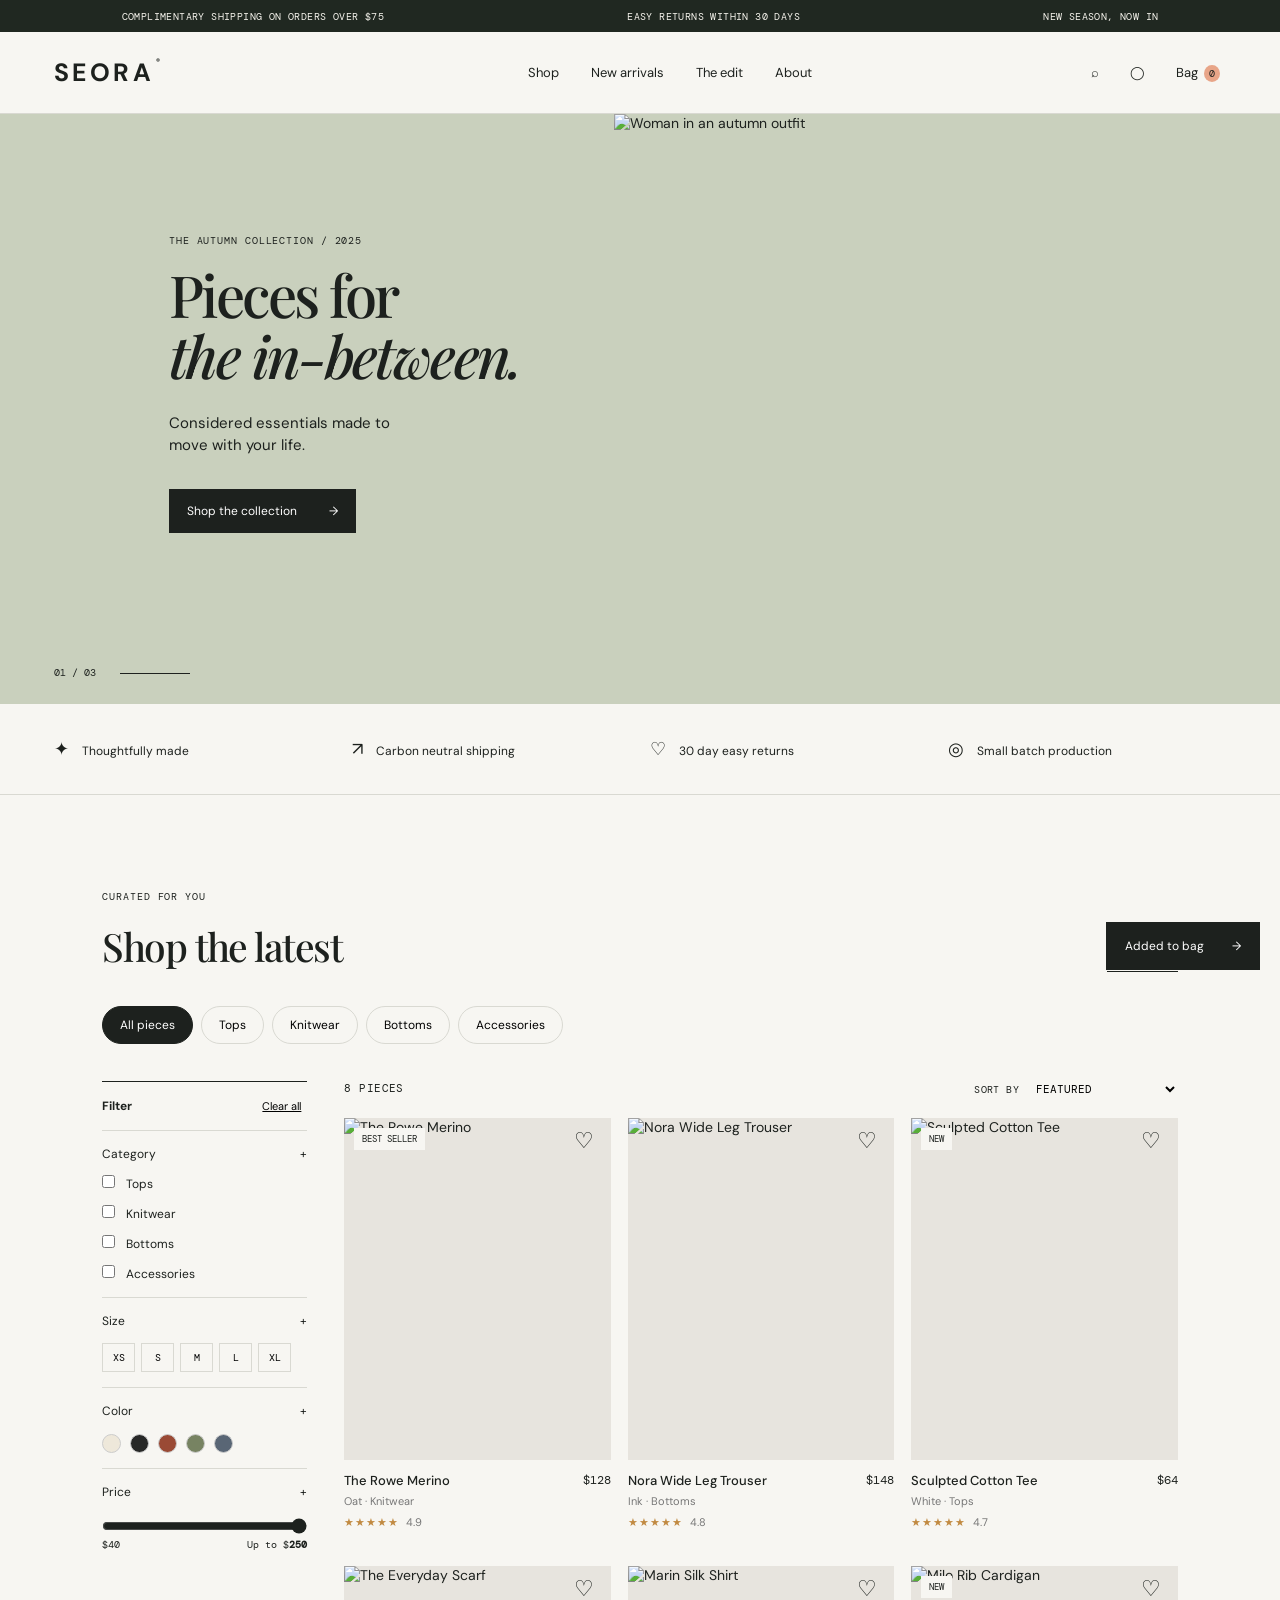
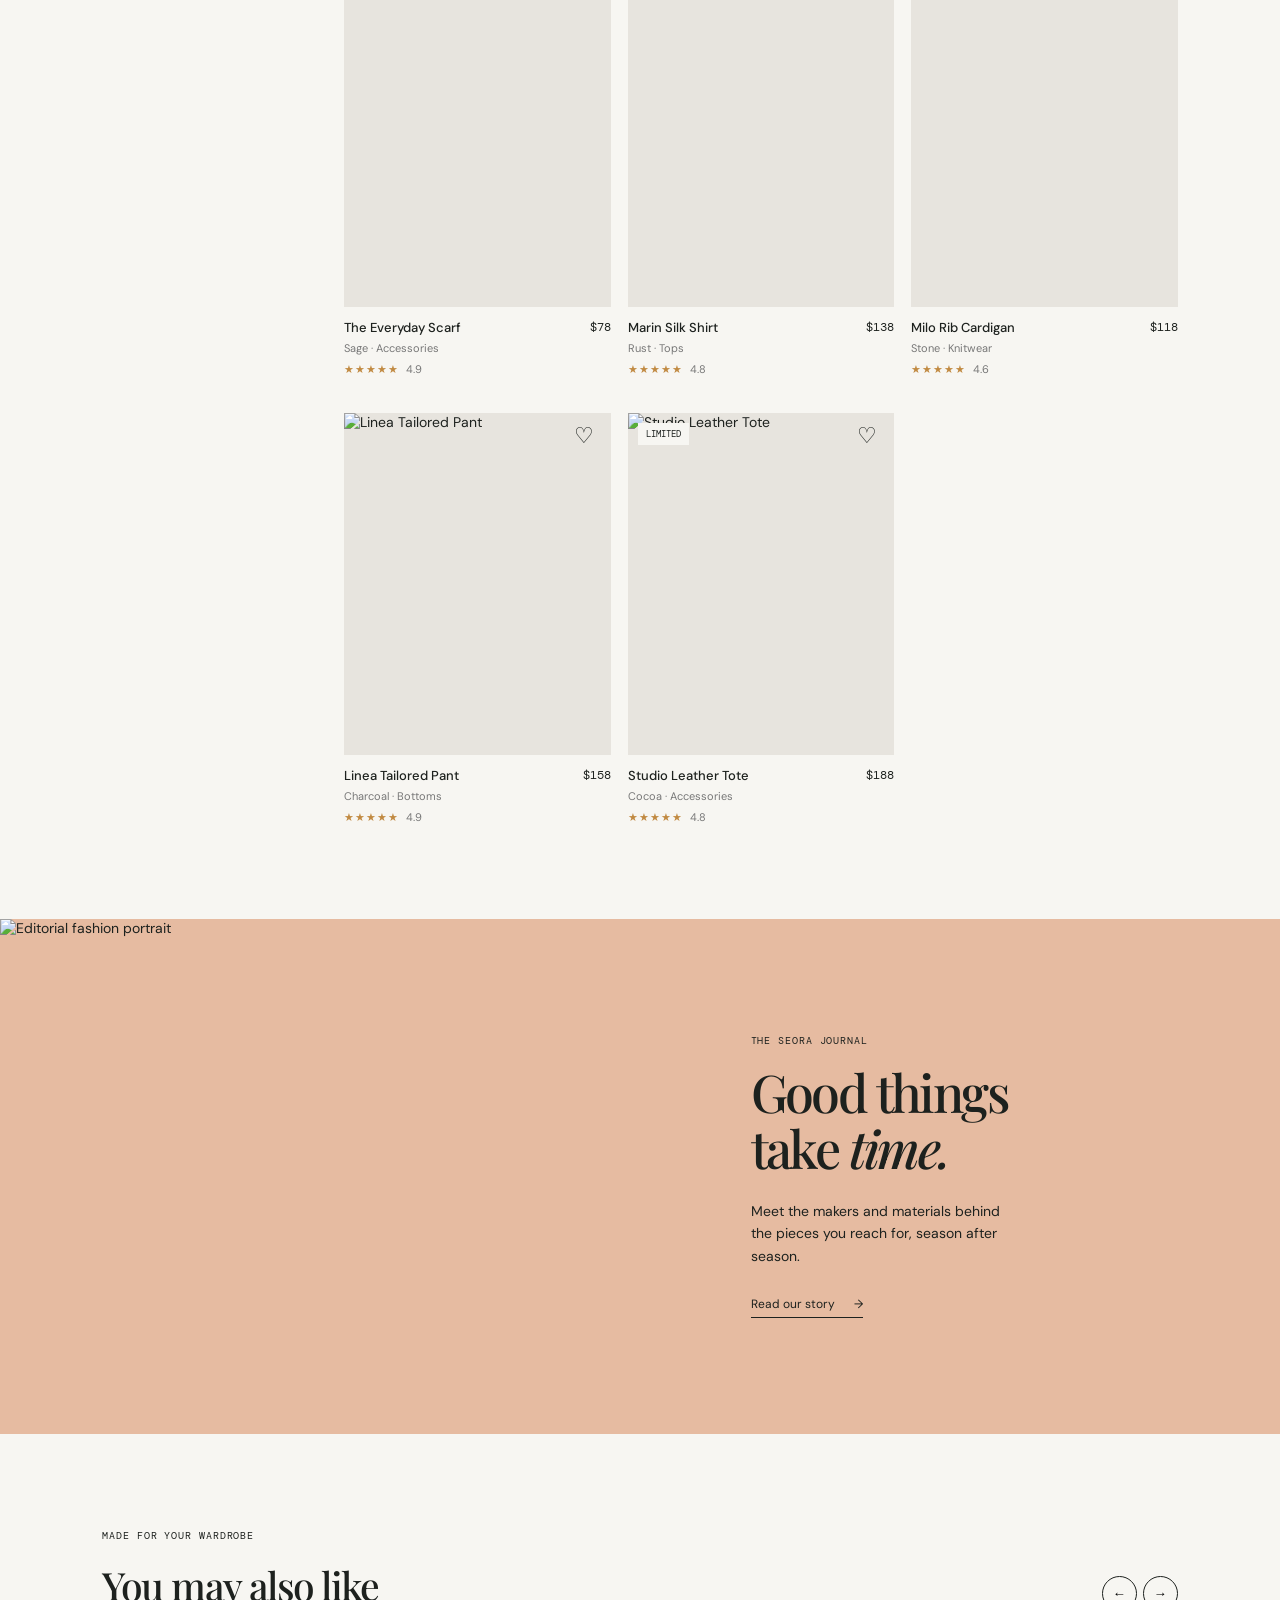
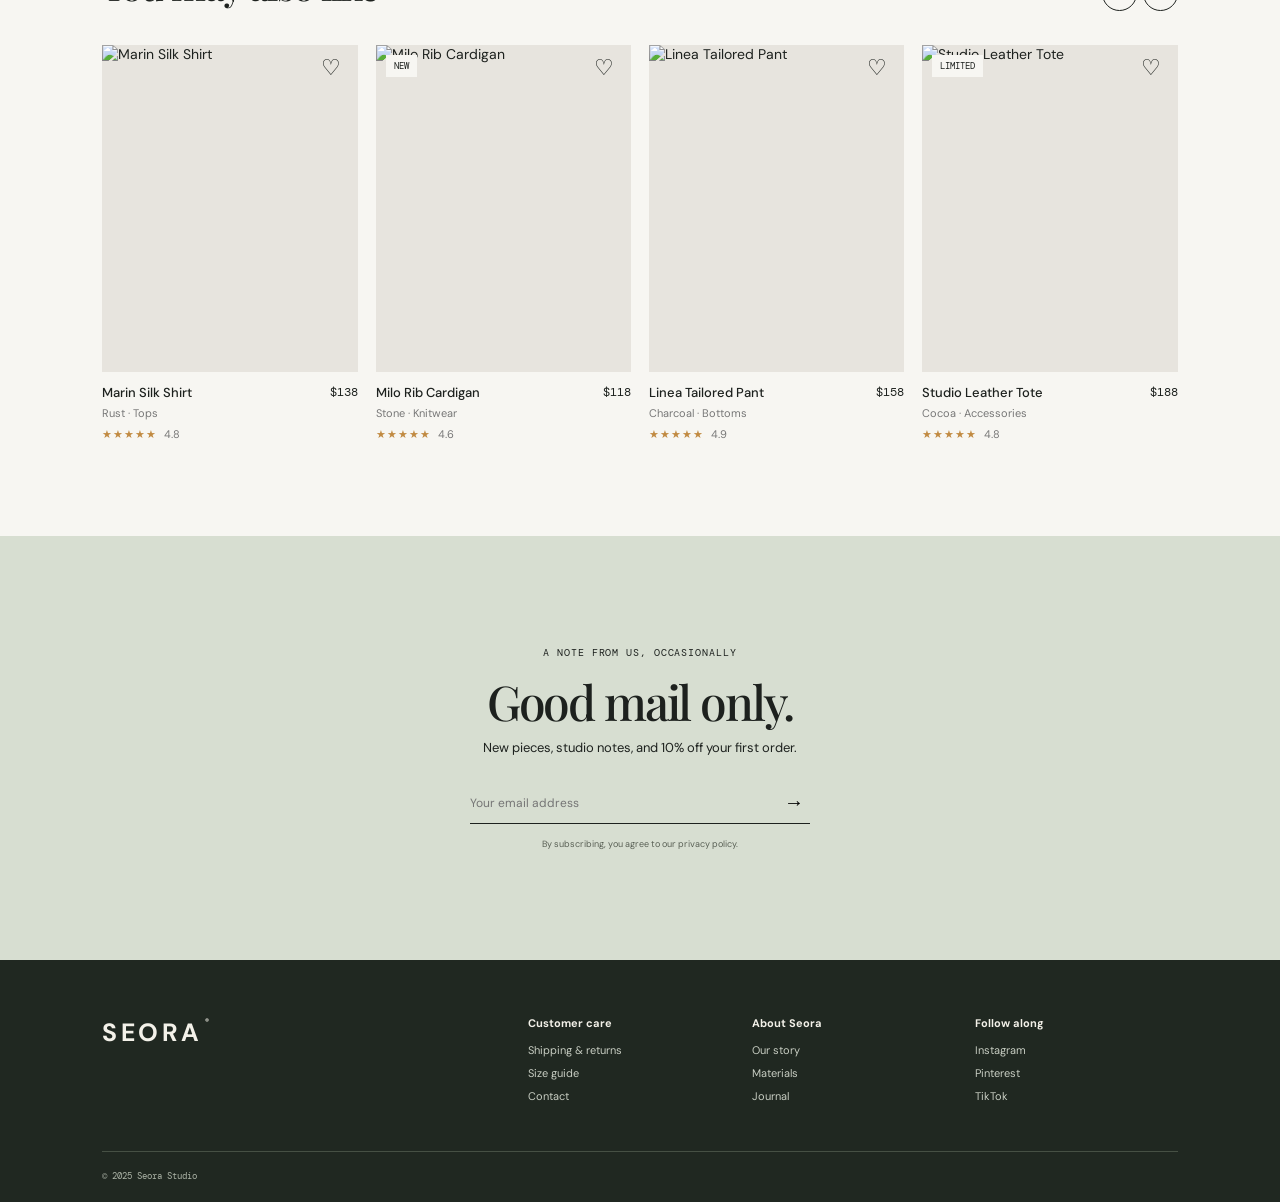
==== index.html @ 80b901be "Build e-commerce storefront" ====
<!doctype html>
<html lang="en">
<head>
  <meta charset="UTF-8" />
  <meta name="viewport" content="width=device-width, initial-scale=1.0" />
  <title>SEORA — Everyday, elevated.</title>
  <link rel="preconnect" href="https://fonts.googleapis.com">
  <link rel="preconnect" href="https://fonts.gstatic.com" crossorigin>
  <link href="https://fonts.googleapis.com/css2?family=DM+Mono:wght@400;500&family=DM+Sans:opsz,wght@9..40,400;9..40,500;9..40,600;9..40,700&family=Playfair+Display:ital,wght@0,500;0,600;1,500&display=swap" rel="stylesheet">
  <link rel="stylesheet" href="style.css" />
</head>
<body>
  <div class="announcement"><span>Complimentary shipping on orders over $75</span><span>Easy returns within 30 days</span><span>New season, now in</span></div>
  <header>
    <button class="mobile-menu" aria-label="Open menu">☰</button>
    <a class="logo" href="#">SEORA<span>®</span></a>
    <nav><a href="#shop">Shop</a><a href="#new">New arrivals</a><a href="#edit">The edit</a><a href="#about">About</a></nav>
    <div class="header-actions">
      <button class="icon-btn search-toggle" aria-label="Search">⌕</button>
      <button class="icon-btn" aria-label="Account">◯</button>
      <button class="bag icon-btn" aria-label="Shopping bag">Bag <b>0</b></button>
    </div>
  </header>

  <main>
    <section class="hero">
      <div class="hero-copy"><p class="eyebrow">The autumn collection / 2025</p><h1>Pieces for<br><em>the in-between.</em></h1><p>Considered essentials made to move with your life.</p><a class="button light" href="#shop">Shop the collection <span>→</span></a></div>
      <div class="hero-image"><img src="https://images.unsplash.com/photo-1485230895905-ec40ba36b9bc?auto=format&fit=crop&w=1400&q=85" alt="Woman in an autumn outfit"></div>
      <div class="hero-note">01 / 03 &nbsp; <span></span></div>
    </section>

    <section class="benefits"><div><span>✦</span> Thoughtfully made</div><div><span>↗</span> Carbon neutral shipping</div><div><span>♡</span> 30 day easy returns</div><div><span>◎</span> Small batch production</div></section>

    <section class="shop-section" id="shop">
      <div class="section-title"><div><p class="eyebrow">Curated for you</p><h2>Shop the latest</h2></div><a href="#products">View all <span>→</span></a></div>
      <div class="quick-categories">
        <button class="category active" data-category="All">All pieces</button><button class="category" data-category="Tops">Tops</button><button class="category" data-category="Knitwear">Knitwear</button><button class="category" data-category="Bottoms">Bottoms</button><button class="category" data-category="Accessories">Accessories</button>
      </div>
      <div class="catalog-layout" id="products">
        <aside class="filters">
          <div class="filter-head"><strong>Filter</strong><button id="clearFilters">Clear all</button></div>
          <details open><summary>Category <span>+</span></summary><label><input type="checkbox" value="Tops"> Tops</label><label><input type="checkbox" value="Knitwear"> Knitwear</label><label><input type="checkbox" value="Bottoms"> Bottoms</label><label><input type="checkbox" value="Accessories"> Accessories</label></details>
          <details open><summary>Size <span>+</span></summary><div class="sizes"><button>XS</button><button>S</button><button>M</button><button>L</button><button>XL</button></div></details>
          <details open><summary>Color <span>+</span></summary><div class="swatches"><button class="cream"></button><button class="black"></button><button class="rust"></button><button class="olive"></button><button class="blue"></button></div></details>
          <details open><summary>Price <span>+</span></summary><input id="priceRange" type="range" min="40" max="250" value="250"><div class="price-label">$40 <span>Up to $<b id="priceValue">250</b></span></div></details>
        </aside>
        <div class="products-area"><div class="product-bar"><span id="resultCount">8 pieces</span><label>Sort by <select id="sort"><option value="featured">Featured</option><option value="low">Price: low to high</option><option value="high">Price: high to low</option><option value="rating">Top rated</option></select></label></div><div class="product-grid" id="productGrid"></div></div>
      </div>
    </section>

    <section class="editorial" id="edit"><div class="editorial-img"><img src="https://images.unsplash.com/photo-1496747611176-843222e1e57c?auto=format&fit=crop&w=1200&q=85" alt="Editorial fashion portrait"></div><div class="editorial-copy"><p class="eyebrow">The seora journal</p><h2>Good things<br>take <em>time.</em></h2><p>Meet the makers and materials behind the pieces you reach for, season after season.</p><a href="#">Read our story <span>→</span></a></div></section>

    <section class="suggestions"><div class="section-title"><div><p class="eyebrow">Made for your wardrobe</p><h2>You may also like</h2></div><div class="arrows"><button>←</button><button>→</button></div></div><div class="suggestion-grid" id="suggestionGrid"></div></section>
    <section class="newsletter"><p class="eyebrow">A note from us, occasionally</p><h2>Good mail only.</h2><p>New pieces, studio notes, and 10% off your first order.</p><form><input type="email" placeholder="Your email address" required><button aria-label="Subscribe">→</button></form><small>By subscribing, you agree to our privacy policy.</small></section>
  </main>
  <footer><a class="logo" href="#">SEORA<span>®</span></a><div><strong>Customer care</strong><a href="#">Shipping & returns</a><a href="#">Size guide</a><a href="#">Contact</a></div><div><strong>About Seora</strong><a href="#">Our story</a><a href="#">Materials</a><a href="#">Journal</a></div><div><strong>Follow along</strong><a href="#">Instagram</a><a href="#">Pinterest</a><a href="#">TikTok</a></div><p>© 2025 Seora Studio</p></footer>

  <div class="search-overlay" id="searchOverlay"><button class="close-search" aria-label="Close search">×</button><div class="search-panel"><p class="eyebrow">Find your next favourite</p><div class="search-input"><span>⌕</span><input id="searchInput" autofocus placeholder="Search products, categories..." autocomplete="off"></div><div id="searchResults"><p class="search-hint">Try “knitwear”, “trousers”, or “scarf”</p></div></div></div>
  <div class="toast" id="toast">Added to bag <span>→</span></div>

  <div class="drawer" id="cartDrawer" aria-hidden="true">
    <div class="drawer-backdrop" data-close-cart></div>
    <section class="drawer-panel"><div class="drawer-header"><h2>Your bag <span id="cartItemsCount">(0)</span></h2><button data-close-cart aria-label="Close bag">×</button></div><div id="cartItems" class="cart-items"><p class="empty-cart">Your bag is waiting for something beautiful.</p></div><div class="cart-summary"><label class="coupon-row"><input id="couponCode" placeholder="Gift card or promo code"><button id="applyCoupon">Apply</button></label><p id="couponMessage"></p><div><span>Subtotal</span><strong id="cartSubtotal">$0</strong></div><div><span>Shipping</span><span id="shippingCost">Calculated at checkout</span></div><div class="cart-total"><span>Total</span><strong id="cartTotal">$0</strong></div><button class="checkout-button" id="checkoutButton">Secure checkout →</button></div></section>
  </div>

  <div class="modal" id="productModal" aria-hidden="true"><div class="modal-backdrop" data-close-product></div><section class="product-modal-panel"><button class="modal-close" data-close-product>×</button><div id="productModalContent"></div></section></div>
  <div class="modal" id="checkoutModal" aria-hidden="true"><div class="modal-backdrop" data-close-checkout></div><section class="checkout-panel"><button class="modal-close" data-close-checkout>×</button><p class="eyebrow">Secure checkout</p><h2>Almost yours.</h2><div class="checkout-steps"><span class="active">1. Details</span><span>2. Delivery</span><span>3. Pay</span></div><form id="checkoutForm"><div class="form-grid"><label>Email<input required type="email" placeholder="you@example.com"></label><label>Full name<input required placeholder="Your name"></label></div><label>Address<input required placeholder="123 Main Street"></label><div class="form-grid"><label>City<input required placeholder="New York"></label><label>Postal code<input required placeholder="10001"></label></div><label>Card number<input required inputmode="numeric" placeholder="4242 4242 4242 4242"></label><button class="checkout-button" type="submit">Place order <span id="checkoutPrice"></span></button></form></section></div>
  <div class="modal" id="accountModal" aria-hidden="true"><div class="modal-backdrop" data-close-account></div><section class="account-panel"><button class="modal-close" data-close-account>×</button><p class="eyebrow">Your Seora</p><h2>Welcome back.</h2><div class="account-tabs"><button class="active">Sign in</button><button>Create account</button></div><form><label>Email<input type="email" placeholder="you@example.com"></label><label>Password<input type="password" placeholder="••••••••"></label><button class="checkout-button" type="button">Continue →</button></form><div class="account-orders"><strong>Recent orders</strong><p>Sign in to see your purchases, saved items, and delivery updates.</p></div></section></div>
  <script src="app.js"></script>
</body>
</html>
---- style.css ----
:root{--ink:#1d211e;--paper:#f7f6f2;--sage:#d9dfce;--line:#d9d9d2;--serif:'Playfair Display',Georgia,serif;--sans:'DM Sans',Arial,sans-serif;--mono:'DM Mono',monospace}*{box-sizing:border-box}body{margin:0;background:var(--paper);color:var(--ink);font-family:var(--sans);font-size:14px}.announcement{height:32px;background:#202821;color:#f6f4ed;display:flex;align-items:center;justify-content:space-around;font:10px var(--mono);letter-spacing:.04em;text-transform:uppercase}header{height:82px;padding:0 4.2vw;display:flex;align-items:center;justify-content:space-between;border-bottom:1px solid var(--line);position:relative;background:var(--paper);z-index:2}.logo{font-size:25px;font-weight:700;letter-spacing:.14em;color:var(--ink);text-decoration:none}.logo span{font-size:8px;vertical-align:top;margin-left:2px}nav{display:flex;gap:32px;margin-left:90px}nav a,.header-actions button,footer a{color:var(--ink);text-decoration:none;font-size:13px}.header-actions{display:flex;gap:19px;align-items:center}.icon-btn{border:0;background:transparent;cursor:pointer;font:13px var(--sans)}.search-toggle{font-size:27px;line-height:0}.bag b{font:10px var(--mono);background:#e8a588;border-radius:50%;padding:2px 5px;margin-left:3px}.mobile-menu{display:none}.hero{height:590px;background:#c9d0bd;position:relative;overflow:hidden;display:grid;grid-template-columns:48% 52%}.hero-copy{padding:120px 0 0 13.2vw;position:relative;z-index:1}.eyebrow{font:10px var(--mono);text-transform:uppercase;letter-spacing:.09em;margin:0 0 17px}.hero h1,.newsletter h2{font:500 58px/1.06 var(--serif);letter-spacing:-.045em;margin:0 0 25px}.hero h1 em,h2 em{font-weight:500}.hero-copy>p:not(.eyebrow){font-size:15px;width:235px;line-height:1.5;margin-bottom:32px}.hero-image{height:100%;overflow:hidden}.hero-image img{width:100%;height:100%;object-fit:cover;object-position:center 39%}.button{display:inline-flex;gap:32px;padding:14px 18px;text-decoration:none;font-size:12px}.button.light{background:var(--ink);color:white}.hero-note{position:absolute;bottom:25px;left:4.2vw;font:10px var(--mono)}.hero-note span{display:inline-block;width:70px;border-top:1px solid var(--ink);vertical-align:middle;margin-left:6px}.benefits{min-height:91px;display:grid;grid-template-columns:repeat(4,1fr);align-items:center;padding:0 4.2vw;border-bottom:1px solid var(--line);gap:20px;font-size:12px}.benefits span{font-size:18px;margin-right:10px}.shop-section,.suggestions{padding:95px 8vw}.section-title{display:flex;justify-content:space-between;align-items:flex-end;margin-bottom:34px}.section-title h2{font:500 39px var(--serif);letter-spacing:-.04em;margin:0}.section-title>a,.editorial a{font-size:12px;color:var(--ink;text-decoration:none);border-bottom:1px solid var(--ink);padding-bottom:5px}.section-title>a span,.editorial a span{margin-left:16px}.quick-categories{display:flex;gap:8px;margin-bottom:37px}.category{border:1px solid var(--line);background:transparent;padding:10px 17px;border-radius:30px;font:12px var(--sans);cursor:pointer}.category.active{background:var(--ink);color:#fff;border-color:var(--ink)}.catalog-layout{display:grid;grid-template-columns:205px 1fr;gap:37px}.filters{border-top:1px solid var(--ink)}.filter-head{padding:16px 0;display:flex;justify-content:space-between}.filter-head strong{font-size:12px}.filter-head button{border:0;background:none;text-decoration:underline;font:11px var(--sans);cursor:pointer}details{border-top:1px solid var(--line);padding:15px 0}summary{list-style:none;cursor:pointer;font-size:12px;display:flex;justify-content:space-between}summary::-webkit-details-marker{display:none}.filters label{display:block;margin:13px 0 0;font-size:12px;cursor:pointer}.filters input[type=checkbox]{accent-color:var(--ink);margin:0 8px 0 0}.sizes{display:flex;flex-wrap:wrap;gap:6px;margin-top:14px}.sizes button{background:none;border:1px solid var(--line);width:33px;height:29px;font:10px var(--mono);cursor:pointer}.swatches{display:flex;gap:9px;margin-top:15px}.swatches button{width:19px;height:19px;border-radius:50%;border:1px solid #ccc}.cream{background:#eee8da}.black{background:#272827}.rust{background:#9a4a35}.olive{background:#778362}.blue{background:#596675}.filters input[type=range]{width:100%;accent-color:var(--ink);margin:18px 0 4px}.price-label{display:flex;justify-content:space-between;font:10px var(--mono)}.product-bar{height:37px;display:flex;justify-content:space-between;font:11px var(--mono);text-transform:uppercase;letter-spacing:.04em}.product-bar label{font-size:10px}.product-bar select{border:0;background:transparent;font:11px var(--mono);text-transform:uppercase;outline:0;margin-left:6px}.product-grid{display:grid;grid-template-columns:repeat(3,1fr);gap:37px 17px}.product-image{aspect-ratio: .78;position:relative;overflow:hidden;background:#e7e4de}.product-image img{width:100%;height:100%;object-fit:cover;transition:transform .5s}.product-card:hover .product-image img{transform:scale(1.04)}.badge{position:absolute;top:10px;left:10px;background:var(--paper);padding:5px 8px;font:9px var(--mono);text-transform:uppercase}.wishlist{position:absolute;right:11px;top:9px;border:0;background:transparent;font-size:22px;cursor:pointer;color:var(--ink)}.wishlist.liked{color:#aa4a4a}.quick-add{position:absolute;bottom:11px;left:11px;right:11px;padding:11px;background:var(--paper);border:0;transform:translateY(55px);transition:transform .25s;font:11px var(--sans);cursor:pointer}.product-card:hover .quick-add{transform:translateY(0)}.product-info{display:flex;justify-content:space-between;gap:8px;margin-top:12px}.product-info h3{font-size:13px;font-weight:500;margin:0 0 5px}.product-info p,.rating{margin:0;color:#777;font-size:11px}.product-info strong{font:12px var(--mono);white-space:nowrap}.rating{color:#c18a42;letter-spacing:1px;margin-top:7px}.rating span{color:#777;letter-spacing:0;margin-left:3px}.no-results{grid-column:1/-1;padding:50px 0;color:#777}.editorial{display:grid;grid-template-columns:53% 47%;background:#e6bba1;min-height:515px}.editorial-img img{width:100%;height:100%;object-fit:cover;object-position:center 30%}.editorial-copy{padding:115px 12%;max-width:530px}.editorial h2{font:500 52px/1.08 var(--serif);letter-spacing:-.05em;margin:0 0 24px}.editorial-copy>p:not(.eyebrow){font-size:14px;line-height:1.6;width:270px;margin:0 0 27px}.arrows button{border:1px solid var(--ink);border-radius:50%;background:transparent;width:35px;height:35px;margin-left:6px}.suggestion-grid{display:grid;grid-template-columns:repeat(4,1fr);gap:18px}.newsletter{text-align:center;padding:110px 20px;background:#d7ded1}.newsletter h2{font-size:48px;margin-bottom:12px}.newsletter>p:not(.eyebrow){font-size:13px;margin:0 0 27px}.newsletter form{display:flex;border-bottom:1px solid var(--ink);max-width:340px;margin:auto}.newsletter input{flex:1;background:none;border:0;padding:12px 0;outline:0;font:12px var(--sans)}.newsletter button{border:0;background:none;font-size:20px;cursor:pointer}.newsletter small{display:block;margin-top:14px;font-size:9px;color:#596055}footer{padding:56px 8vw 20px;display:grid;grid-template-columns:2fr 1fr 1fr 1fr;gap:20px;background:#202821;color:#f3f1e9}footer .logo,footer a{color:#f3f1e9}footer div{display:flex;flex-direction:column;gap:9px}footer strong{font-size:11px;margin-bottom:4px}footer a{font-size:11px;color:#c8cec3}footer p{grid-column:1/-1;border-top:1px solid #465044;padding-top:18px;margin:28px 0 0;color:#adb5a8;font:9px var(--mono)}.search-overlay{position:fixed;inset:0;background:rgba(25,30,25,.52);z-index:9;opacity:0;visibility:hidden;transition:.25s}.search-overlay.open{opacity:1;visibility:visible}.search-panel{background:var(--paper);padding:80px max(6vw,30px);min-height:365px;transform:translateY(-20px);transition:.25s}.open .search-panel{transform:translateY(0)}.close-search{position:absolute;right:5vw;top:27px;border:0;background:none;font-size:29px;cursor:pointer}.search-input{max-width:660px;margin:auto;border-bottom:1px solid var(--ink);display:flex;gap:12px;align-items:center}.search-input span{font-size:26px}.search-input input{width:100%;border:0;background:transparent;font:25px var(--serif);outline:none;padding:13px 0}.search-input input::placeholder{color:#8c9089}#searchResults{max-width:660px;margin:22px auto}.search-hint{color:#777;font-size:12px}.search-result{display:flex;width:100%;align-items:center;gap:12px;border:0;border-bottom:1px solid var(--line);padding:9px 0;background:transparent;text-align:left;cursor:pointer}.search-result img{width:41px;height:41px;object-fit:cover}.search-result span{flex:1;font-size:12px}.search-result small{display:block;color:#777;margin-top:3px}.toast{position:fixed;right:20px;bottom:20px;background:var(--ink);color:white;padding:16px 19px;z-index:10;transform:translateY(90px);transition:.3s;font-size:12px}.toast.show{transform:translateY(0)}.toast span{margin-left:25px}
@media(max-width:800px){.announcement span:not(:first-child){display:none}.announcement{justify-content:center}header{height:65px;padding:0 20px}.mobile-menu{display:block;border:0;background:none;font-size:18px}.header-actions .icon-btn:not(.search-toggle),nav{display:none}.logo{font-size:21px}.hero{height:560px;display:block}.hero-image{position:absolute;inset:0}.hero-image:after{content:'';position:absolute;inset:0;background:linear-gradient(90deg,rgba(29,33,30,.48),transparent)}.hero-copy{padding:260px 30px 0;color:white}.hero h1{font-size:46px}.hero-copy>p:not(.eyebrow){font-size:13px}.hero-note{left:30px;color:white}.benefits{grid-template-columns:1fr 1fr;padding:19px 20px;gap:18px;font-size:10px}.shop-section,.suggestions{padding:60px 20px}.section-title h2{font-size:32px}.catalog-layout{display:block}.filters{display:none}.quick-categories{overflow:auto;margin-right:-20px;padding-right:20px}.quick-categories button{white-space:nowrap}.product-grid{grid-template-columns:repeat(2,1fr);gap:28px 12px}.product-bar{margin-top:20px}.quick-add{display:none}.editorial{grid-template-columns:1fr;min-height:0}.editorial-img{height:350px}.editorial-copy{padding:65px 30px}.editorial h2{font-size:43px}.suggestion-grid{grid-template-columns:repeat(2,1fr);gap:28px 12px}.suggestion-grid .product-card:nth-child(n+3){display:none}.newsletter{padding:70px 25px}.newsletter h2{font-size:40px}footer{grid-template-columns:1fr 1fr;padding:45px 25px 18px;gap:30px}footer .logo{grid-column:1/-1}.search-panel{padding:75px 25px}.search-input input{font-size:21px}}
.section-title>a,.editorial a{color:var(--ink);text-decoration:none}
.drawer,.modal{position:fixed;inset:0;z-index:20;opacity:0;visibility:hidden;transition:opacity .25s}.drawer.open,.modal.open{opacity:1;visibility:visible}.drawer-backdrop,.modal-backdrop{position:absolute;inset:0;background:rgba(18,24,18,.47)}.drawer-panel{position:absolute;right:0;top:0;width:min(440px,100%);height:100%;background:var(--paper);padding:24px;display:flex;flex-direction:column;transform:translateX(100%);transition:transform .3s}.drawer.open .drawer-panel{transform:none}.drawer-header{display:flex;justify-content:space-between;align-items:center;border-bottom:1px solid var(--line);padding-bottom:18px}.drawer-header h2,.checkout-panel h2,.account-panel h2{font:500 31px var(--serif);margin:0}.drawer-header button,.modal-close{border:0;background:none;font-size:30px;cursor:pointer}.cart-items{flex:1;overflow:auto;padding:5px 0}.empty-cart{color:#70756e;font-size:13px;margin-top:28px}.cart-item{display:grid;grid-template-columns:76px 1fr 24px;gap:13px;padding:16px 0;border-bottom:1px solid var(--line)}.cart-item img{width:76px;height:95px;object-fit:cover}.cart-item strong,.cart-item small{display:block;font-size:12px}.cart-item small{color:#777;margin:5px 0 11px}.quantity{display:flex;align-items:center;gap:10px}.quantity button{border:1px solid var(--line);background:none;width:20px;height:20px;cursor:pointer}.remove-item{align-self:start;border:0;background:none;font-size:19px;cursor:pointer}.cart-summary{border-top:1px solid var(--ink);padding-top:14px}.coupon-row{display:flex;border:1px solid var(--line);margin-bottom:6px}.coupon-row input{border:0;background:none;padding:11px;flex:1;outline:0;font:11px var(--sans)}.coupon-row button{border:0;background:#e5e5de;padding:0 14px;font:11px var(--sans);cursor:pointer}#couponMessage{height:14px;margin:0 0 9px;color:#56704e;font-size:10px}.cart-summary>div{display:flex;justify-content:space-between;padding:5px 0;font-size:12px}.cart-total{border-top:1px solid var(--line);margin-top:8px;padding-top:12px!important;font-size:14px!important}.checkout-button{width:100%;margin-top:15px;padding:15px;background:var(--ink);color:#fff;border:0;font:12px var(--sans);cursor:pointer}.modal{overflow:auto;padding:40px 20px}.product-modal-panel,.checkout-panel,.account-panel{position:relative;background:var(--paper);width:min(860px,100%);margin:0 auto;z-index:1;padding:28px}.product-modal-panel{min-height:520px}.modal-close{position:absolute;right:16px;top:10px;z-index:2}.product-detail{display:grid;grid-template-columns:47% 1fr;gap:40px}.product-detail>img{width:100%;height:500px;object-fit:cover}.product-detail h2{font:500 38px var(--serif);line-height:1.1;margin:0 0 10px}.detail-price{font:13px var(--mono);margin:0 0 23px}.detail-copy{font-size:13px;line-height:1.6;color:#62665f}.detail-rating{color:#bd8342;font-size:12px;margin:19px 0}.detail-rating span{color:#777;letter-spacing:0}.detail-sizes{font-size:12px;margin:21px 0}.detail-sizes>div{display:flex;gap:7px;margin-top:9px}.detail-sizes button{height:30px;min-width:34px;background:none;border:1px solid var(--line);font-size:10px;cursor:pointer}.detail-sizes button.selected{background:var(--ink);color:#fff}.product-accordion{border-top:1px solid var(--line);padding:13px 0;font-size:12px}.product-accordion summary{display:flex;justify-content:space-between}.product-accordion p{color:#6e716c;line-height:1.5}.checkout-panel,.account-panel{width:min(560px,100%);padding:43px}.checkout-panel .eyebrow,.account-panel .eyebrow{margin-top:5px}.checkout-steps{display:flex;gap:18px;margin:24px 0;color:#8b8e88;font-size:11px}.checkout-steps .active{color:var(--ink);font-weight:bold}.checkout-panel form,.account-panel form{display:flex;flex-direction:column;gap:14px}.checkout-panel label,.account-panel label{font-size:11px;display:flex;flex-direction:column;gap:6px}.checkout-panel input,.account-panel input{border:1px solid var(--line);background:transparent;padding:12px;font:12px var(--sans);outline-color:var(--ink)}.form-grid{display:grid;grid-template-columns:1fr 1fr;gap:12px}.account-tabs{display:flex;gap:22px;border-bottom:1px solid var(--line);margin:26px 0 18px}.account-tabs button{background:none;border:0;border-bottom:2px solid transparent;padding:0 0 9px;font:12px var(--sans);cursor:pointer}.account-tabs .active{border-color:var(--ink)}.account-orders{border-top:1px solid var(--line);margin-top:25px;padding-top:18px;font-size:12px}.account-orders p{color:#777;font-size:11px;line-height:1.5}@media(max-width:600px){.modal{padding:0}.product-modal-panel,.checkout-panel,.account-panel{min-height:100%;padding:26px 20px}.product-detail{grid-template-columns:1fr;gap:22px;padding-top:22px}.product-detail>img{height:300px}.product-detail h2{font-size:32px}.form-grid{grid-template-columns:1fr}.drawer-panel{padding:20px}}
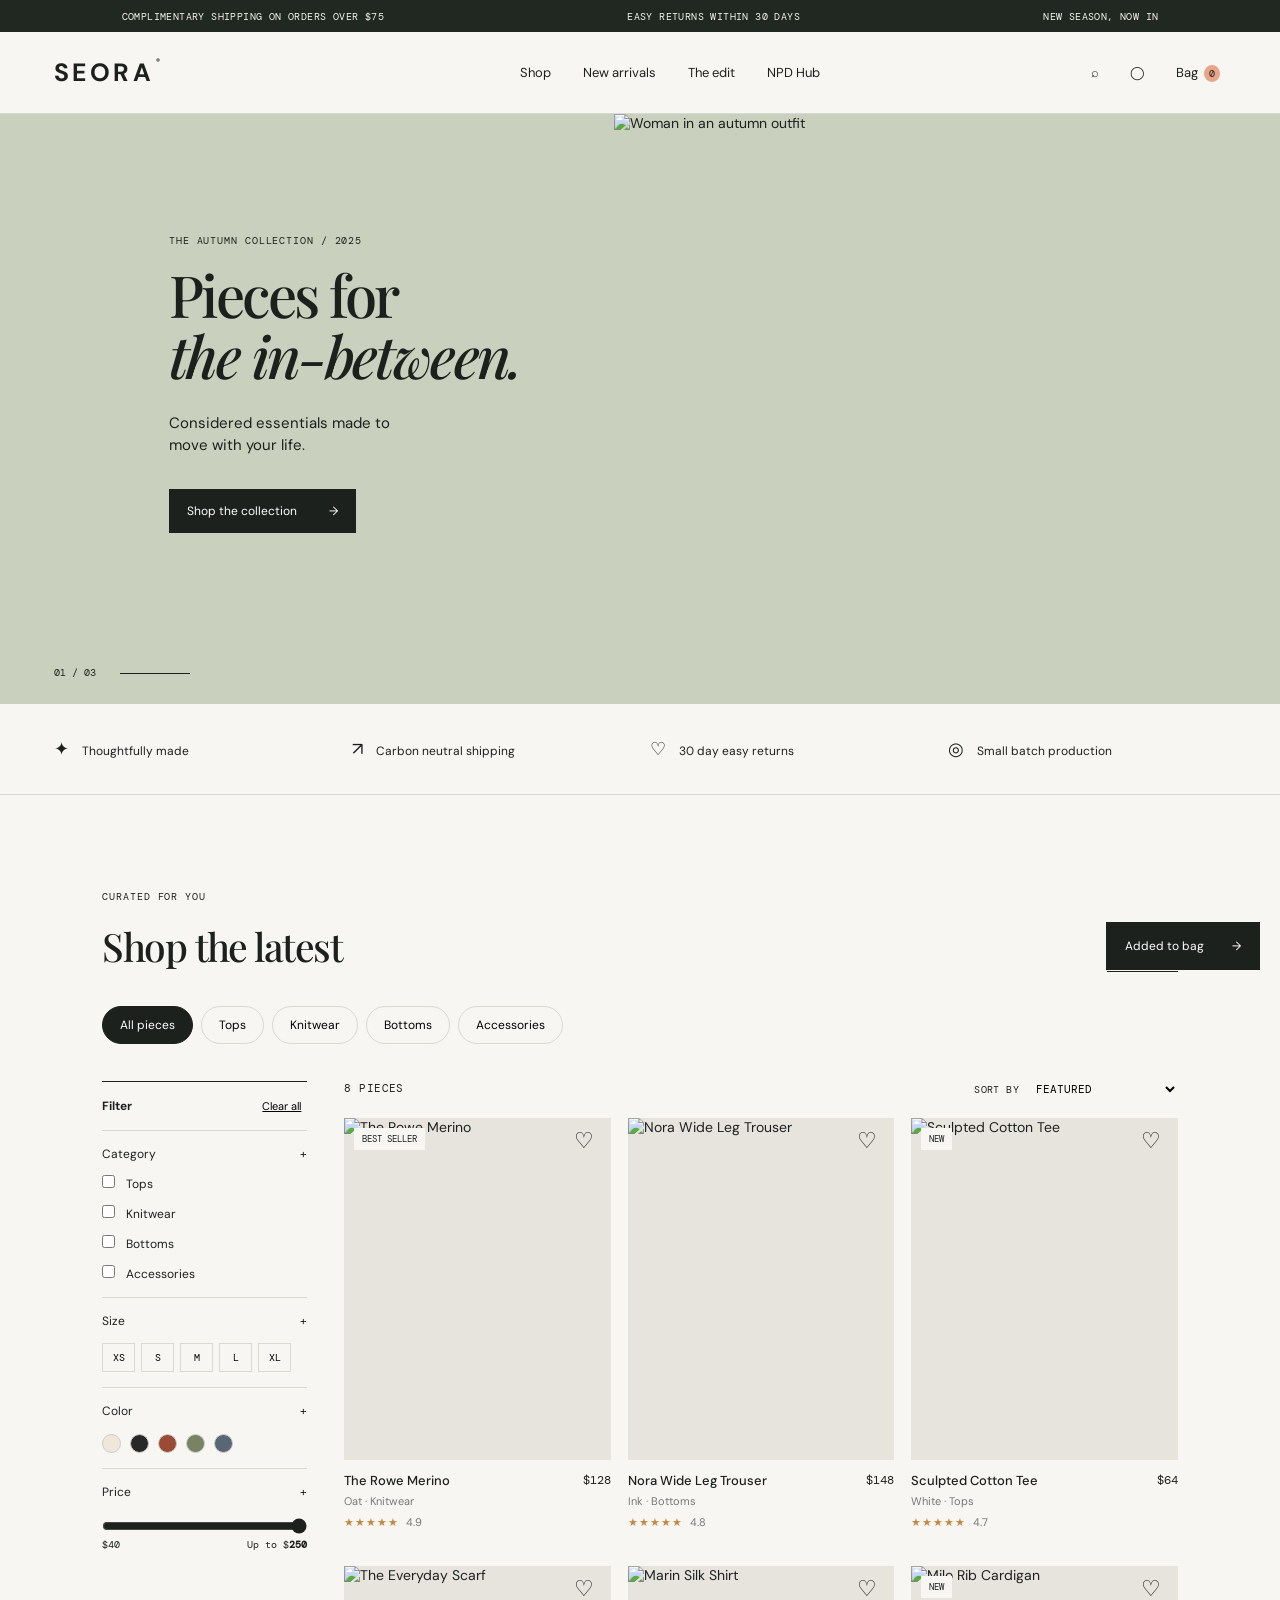
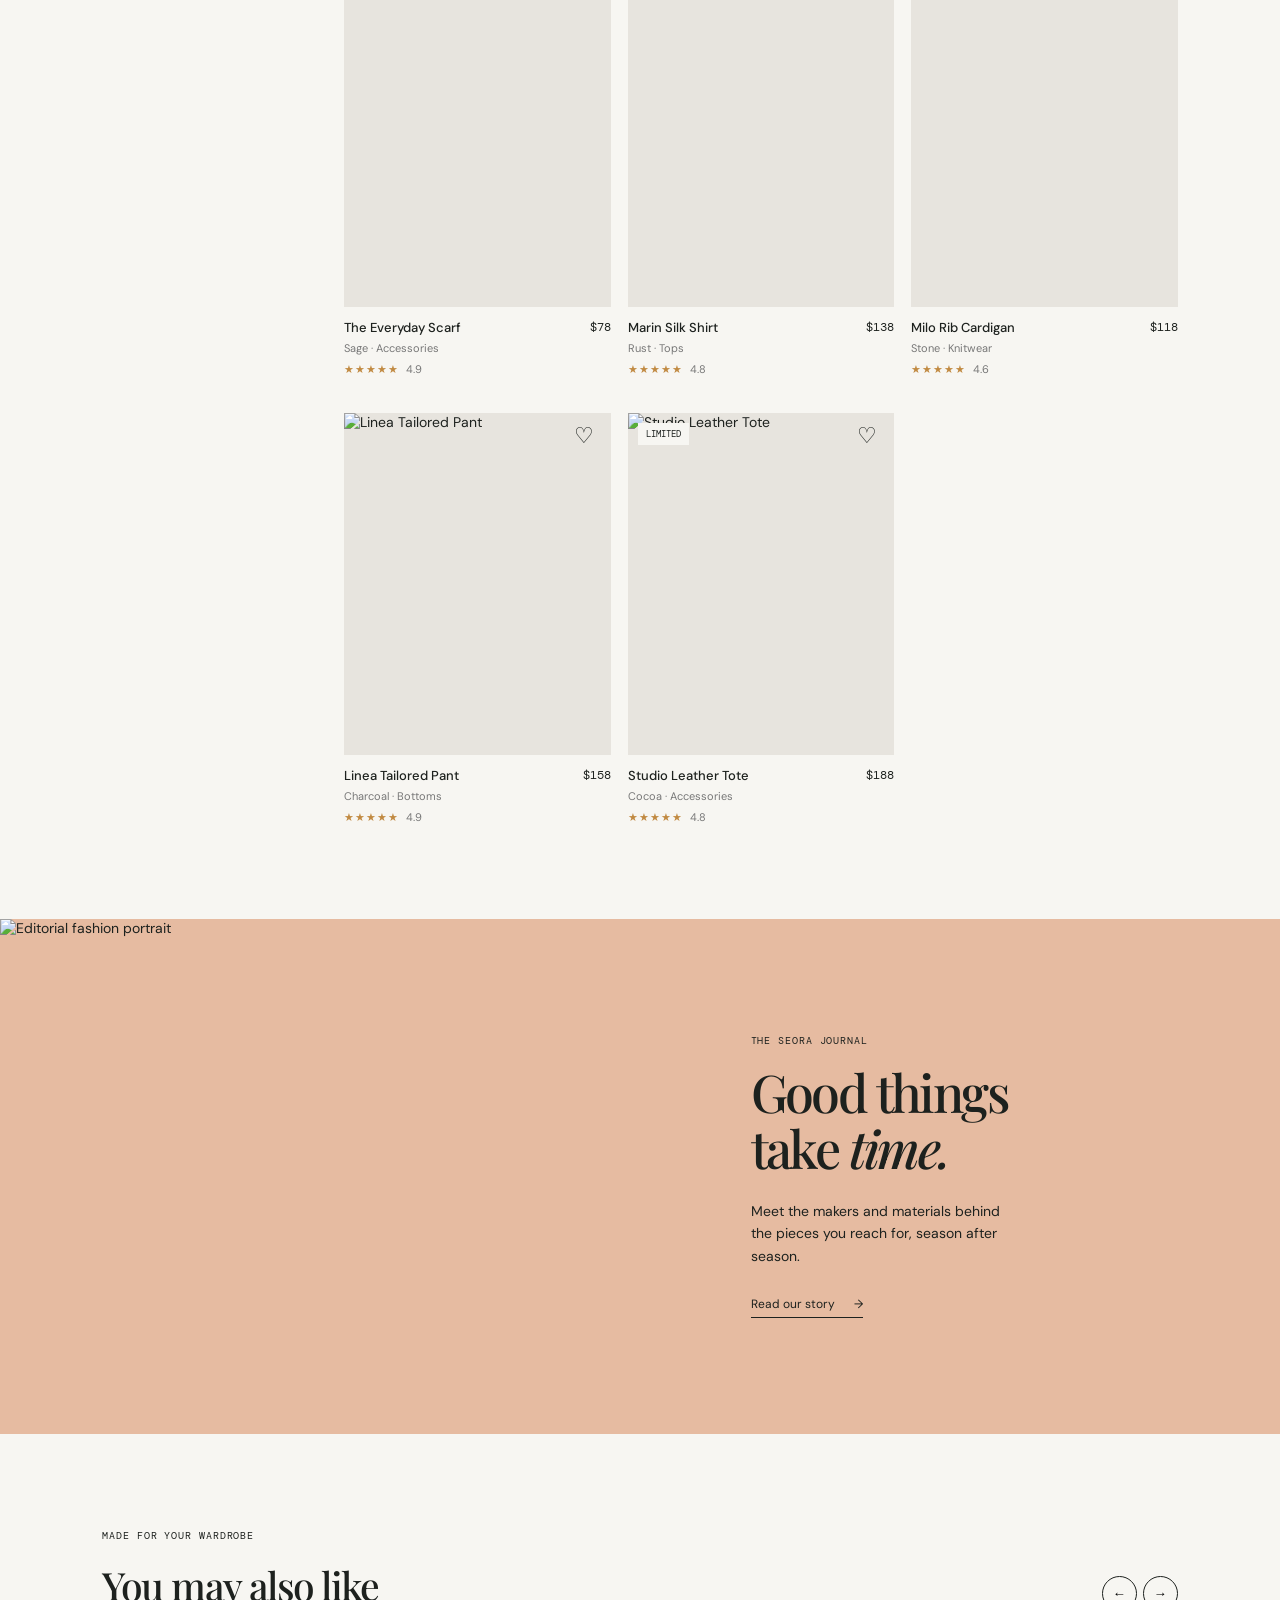
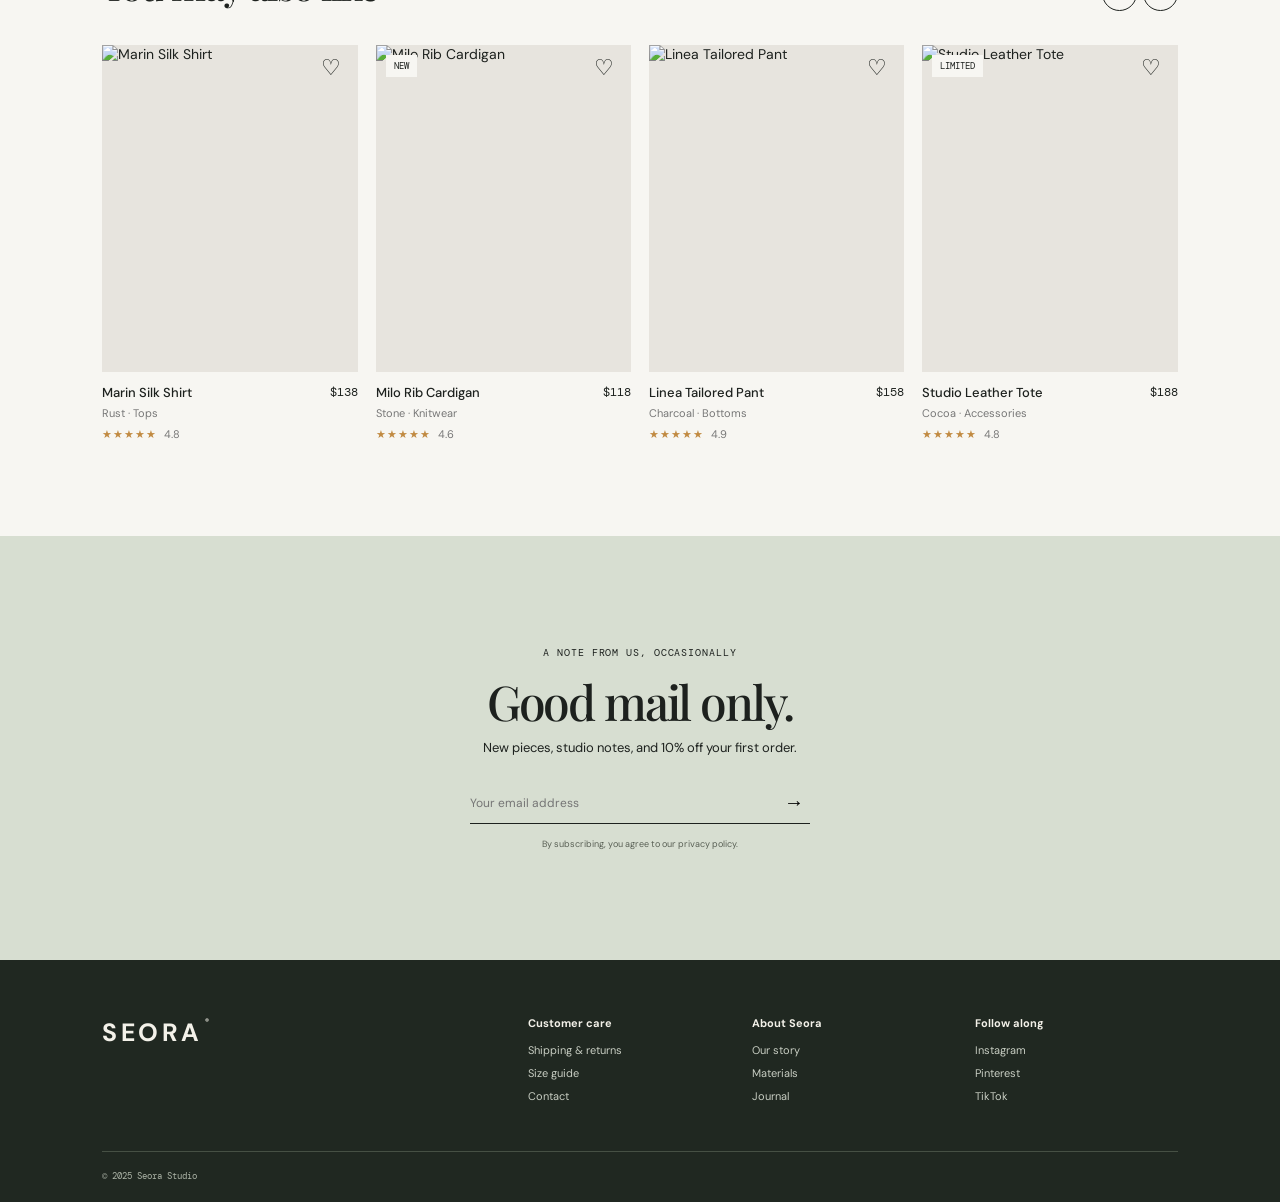
==== commit 37ade054: "Add NPD Hub with local database" ====
--- a/index.html
+++ b/index.html
@@ -14,7 +14,7 @@
   <header>
     <button class="mobile-menu" aria-label="Open menu">☰</button>
     <a class="logo" href="#">SEORA<span>®</span></a>
-    <nav><a href="#shop">Shop</a><a href="#new">New arrivals</a><a href="#edit">The edit</a><a href="#about">About</a></nav>
+    <nav><a href="#shop">Shop</a><a href="#new">New arrivals</a><a href="#edit">The edit</a><a href="npd.html">NPD Hub</a></nav>
     <div class="header-actions">
       <button class="icon-btn search-toggle" aria-label="Search">⌕</button>
       <button class="icon-btn" aria-label="Account">◯</button>
